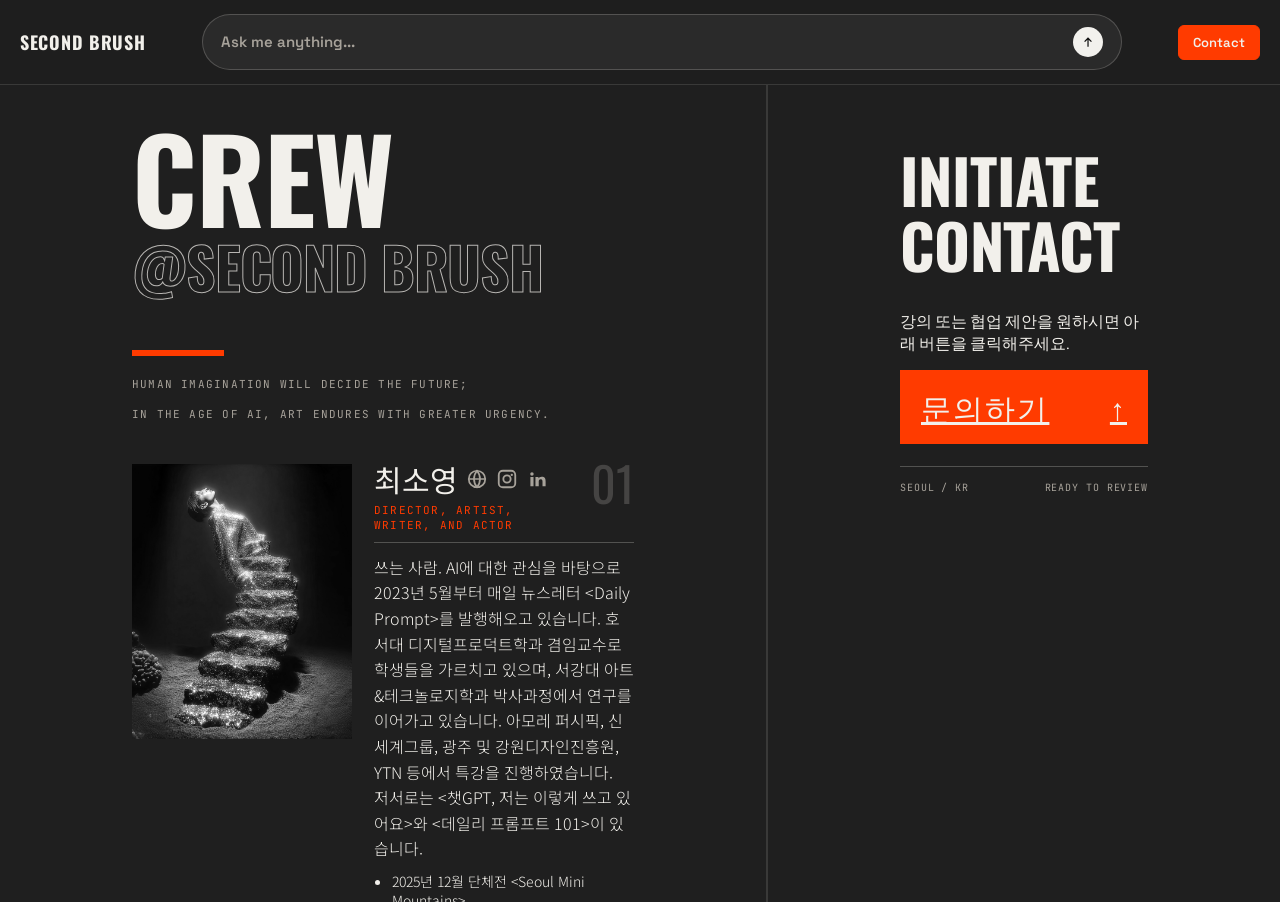
==== contact/index.html @ 232fc06a "Move site files from official web/ to root for GitHub Pages GitHub Pages serves from the repo root, " ====
<!doctype html>
<html lang="ko">
  <head>
    <meta charset="UTF-8" />
    <meta name="viewport" content="width=device-width, initial-scale=1.0" />
    <!-- Google Tag Manager -->
    <script>(function(w,d,s,l,i){w[l]=w[l]||[];w[l].push({'gtm.start':new Date().getTime(),event:'gtm.js'});var f=d.getElementsByTagName(s)[0],j=d.createElement(s),dl=l!='dataLayer'?'&l='+l:'';j.async=true;j.src='https://www.googletagmanager.com/gtm.js?id='+i+dl;f.parentNode.insertBefore(j,f);})(window,document,'script','dataLayer','GTM-KFZ3HS3B');</script>
    <!-- End Google Tag Manager -->
    <meta name="description" content="Second Brush 크루 소개와 강의/협업 문의 안내 페이지." />
    <meta name="robots" content="index,follow" />
    <link rel="canonical" href="https://www.secondbrush.co.kr/contact/" />
    <meta property="og:type" content="website" />
    <meta property="og:site_name" content="Second Brush" />
    <meta property="og:title" content="Second Brush | Contact" />
    <meta property="og:description" content="Second Brush 크루 소개와 강의/협업 문의 안내 페이지." />
    <meta property="og:url" content="https://www.secondbrush.co.kr/contact/" />
    <title>Second Brush</title>
    <link rel="icon" type="image/svg+xml" href="/assets/favicon.svg" />
    <link rel="preconnect" href="https://fonts.googleapis.com" />
    <link rel="preconnect" href="https://fonts.gstatic.com" crossorigin />
    <link
      href="https://fonts.googleapis.com/css2?family=EB+Garamond:ital,wght@0,400;1,400&family=JetBrains+Mono:wght@400&family=Noto+Sans+KR:wght@300;400;500&family=Oswald:wght@500;700&family=Space+Grotesk:wght@600&display=swap"
      rel="stylesheet"
    />
    <link rel="stylesheet" href="/src/style.css" />
  </head>
  <body class="contact-page">
    <!-- Google Tag Manager (noscript) -->
    <noscript><iframe src="https://www.googletagmanager.com/ns.html?id=GTM-KFZ3HS3B" height="0" width="0" style="display:none;visibility:hidden"></iframe></noscript>
    <!-- End Google Tag Manager (noscript) -->
    <header class="site-header">
      <a class="brand brand-glitch" href="/home/">
        <span class="glitch-text" data-text="SECOND BRUSH">SECOND BRUSH</span>
      </a>

      <a class="ask-bar" href="#" aria-label="Open ask assistant" data-track-event="cta_click" data-track-label="header_ask_bar">
        <span class="ask-bar-text">Ask me anything...</span>
        <span class="ask-send" aria-hidden="true">
          <svg viewBox="0 0 20 20" focusable="false" aria-hidden="true">
            <path d="m10 4.8 4.3 4.3-.95.95-2.65-2.65v7.75H9.35V7.4L6.7 10.05l-.95-.95z" />
          </svg>
        </span>
      </a>

      <nav class="header-actions" aria-label="Primary links">
        <a href="/contact/" class="contact-link is-active" data-track-event="cta_click" data-track-label="header_contact">Contact</a>
      </nav>
    </header>

    <main class="contact-editorial contact-editorial-modern">
      <section class="contact-left">
        <div class="contact-left-inner">
          <div class="contact-left-intro">
            <h1 class="contact-manifest-title">
              CREW<br /><span>@SECOND BRUSH</span>
            </h1>
            <div class="contact-rule"></div>
            <p class="eyebrow">Human imagination will decide the future;<br />in the age of AI, art endures with greater urgency.</p>
          </div>

          <article class="crew-card">
            <div class="crew-row">
              <div class="portrait-wrap">
                <img src="/assets/images/crew/soyoung.png" alt="최소영 portrait" />
              </div>
              <div class="crew-meta">
                <div class="crew-head">
                  <div>
                    <div class="crew-name-line">
                      <h3>최소영</h3>
                      <a href="https://www.threads.com/@dailyprompt_" target="_blank" rel="noreferrer noopener" aria-label="최소영 대표 링크" data-track-event="cta_click" data-track-label="crew01_name_link" class="social-icon">
                        <svg class="icon-stroke" viewBox="0 0 24 24" aria-hidden="true">
                          <circle cx="12" cy="12" r="9"></circle>
                          <path d="M3 12h18"></path>
                          <path d="M12 3a14 14 0 0 1 0 18"></path>
                          <path d="M12 3a14 14 0 0 0 0 18"></path>
                        </svg>
                      </a>
                      <a href="https://www.instagram.com/dailyprompt_/" target="_blank" rel="noreferrer noopener" aria-label="최소영 Instagram" data-track-event="cta_click" data-track-label="crew01_instagram" class="social-icon">
                        <svg viewBox="0 0 24 24" aria-hidden="true"><path d="M7.5 2h9A5.5 5.5 0 0 1 22 7.5v9a5.5 5.5 0 0 1-5.5 5.5h-9A5.5 5.5 0 0 1 2 16.5v-9A5.5 5.5 0 0 1 7.5 2Zm0 2A3.5 3.5 0 0 0 4 7.5v9A3.5 3.5 0 0 0 7.5 20h9a3.5 3.5 0 0 0 3.5-3.5v-9A3.5 3.5 0 0 0 16.5 4h-9Zm4.5 3a5 5 0 1 1 0 10 5 5 0 0 1 0-10Zm0 2a3 3 0 1 0 0 6 3 3 0 0 0 0-6Zm5.25-2.75a1.25 1.25 0 1 1 0 2.5 1.25 1.25 0 0 1 0-2.5Z"/></svg>
                      </a>
                      <a href="https://www.linkedin.com/feed/" target="_blank" rel="noreferrer noopener" aria-label="최소영 LinkedIn" data-track-event="cta_click" data-track-label="crew01_linkedin" class="social-icon">
                        <svg viewBox="0 0 24 24" aria-hidden="true"><path d="M6.5 8.4A1.9 1.9 0 1 1 6.5 4.6a1.9 1.9 0 0 1 0 3.8ZM4.8 9.9h3.4V20H4.8V9.9Zm5.5 0h3.3v1.4h.1c.5-.9 1.6-1.7 3.4-1.7 3.6 0 4.3 2.2 4.3 5.2V20H18v-4.7c0-1.3 0-3-1.9-3s-2.2 1.4-2.2 2.9V20h-3.6V9.9Z"/></svg>
                      </a>
                    </div>
                    <p class="crew-role">Director, Artist, Writer, and Actor</p>
                  </div>
                  <span class="crew-no">01</span>
                </div>
                <p class="crew-bio">
                  쓰는 사람. AI에 대한 관심을 바탕으로 2023년 5월부터 매일 뉴스레터 &lt;Daily Prompt&gt;를 발행해오고 있습니다. 호서대 디지털프로덕트학과 겸임교수로 학생들을 가르치고 있으며, 서강대 아트&amp;테크놀로지학과 박사과정에서 연구를 이어가고 있습니다. 아모레 퍼시픽, 신세계그룹, 광주 및 강원디자인진흥원, YTN 등에서 특강을 진행하였습니다.<br />저서로는 &lt;챗GPT, 저는 이렇게 쓰고 있어요&gt;와 &lt;데일리 프롬프트 101&gt;이 있습니다.
                </p>
                <ul class="crew-books">
                  <li>2025년 12월 단체전 &lt;Seoul Mini Mountains&gt;</li>
                  <li>2025년 11월 개인전 &lt;낮게 흐르는 물&gt;</li>
                  <li>2023년 9월 제 10회 광주디자인비엔날레 &lt;디자인 비엔날레의 시작: 무한한 지평선을 향하여&gt; 공동 작업</li>
                  <li>2023년 3월 국내 최초 ‘AI vs 인간’ &lt;Here WE ARE&gt; 전시 총괄 및 참여작가</li>
                </ul>
                <div class="crew-tags">
                  <span>Daily Prompt</span>
                  <span>Lecturer</span>
                  <span class="is-accent">Research</span>
                </div>
              </div>
            </div>
          </article>

          <article class="crew-card">
            <div class="crew-row">
              <div class="portrait-wrap">
                <img src="/assets/images/crew/jaehong.png" alt="안재홍 portrait" />
              </div>
              <div class="crew-meta">
                <div class="crew-head">
                  <div>
                    <div class="crew-name-line">
                      <h3>안재홍</h3>
                      <a href="https://www.instagram.com/jae_hong__an" target="_blank" rel="noreferrer noopener" aria-label="안재홍 대표 링크" data-track-event="cta_click" data-track-label="crew02_name_link" class="social-icon">
                        <svg viewBox="0 0 24 24" aria-hidden="true"><path d="M7.5 2h9A5.5 5.5 0 0 1 22 7.5v9a5.5 5.5 0 0 1-5.5 5.5h-9A5.5 5.5 0 0 1 2 16.5v-9A5.5 5.5 0 0 1 7.5 2Zm0 2A3.5 3.5 0 0 0 4 7.5v9A3.5 3.5 0 0 0 7.5 20h9a3.5 3.5 0 0 0 3.5-3.5v-9A3.5 3.5 0 0 0 16.5 4h-9Zm4.5 3a5 5 0 1 1 0 10 5 5 0 0 1 0-10Zm0 2a3 3 0 1 0 0 6 3 3 0 0 0 0-6Zm5.25-2.75a1.25 1.25 0 1 1 0 2.5 1.25 1.25 0 0 1 0-2.5Z"/></svg>
                      </a>
                    </div>
                    <p class="crew-role">Media Artist</p>
                  </div>
                  <span class="crew-no">02</span>
                </div>
                <p class="crew-bio">
                  만드는 사람. 생성형 AI 기반 시네마틱 실험을 중심으로 전시, 영상 제작, 강의와 연구를 병행하는 미디어 아티스트입니다. 서강대 아트&amp;테크놀로지학과 박사과정에서 연구를 이어가며, 한경국립대 출강과 함께 이미지·영상 생성 워크숍을 진행하고 있습니다. 공공 전시와 방송, 공연 영상까지 작업 범위를 넓혀왔고, 저서로는 &lt;AI 원더랜드&gt;와 &lt;AI 영상×미드저니·런웨이·소라·클링·하이루오&gt;가 있습니다.
                </p>
                <ul class="crew-books">
                  <li>2025년 10월 개인전 &lt;WE WERE HERE&gt;</li>
                  <li>2025년 9월 Runway AI 단편영화 공모전 ‘Gen 48: Aleph edition, People’s Choice Honoree’ 수상</li>
                  <li>2024년 9월 뉴욕 타임스퀘어 ‘Light Visions’ 아나몰픽 영상 전시</li>
                  <li>2023년 12월 서울라이트 광화문 2023 참여 작가 &lt;A Hundred Possibilites&gt; &amp; &lt;VENECITE&gt;</li>
                  <li>2023년 12월 뮤지컬 &lt;대장장이 척&gt; 무대 영상 제작</li>
                  <li>2023년 9월 제 10회 광주디자인비엔날레 참여작가 &lt;디자인비엔날레의 시작: 무한한 지평선을 향하여&gt;</li>
                  <li>2023년 7월 KBS 2TV 9층시사국 &lt;인공지능,예술을넘보다&gt; 출연 및 생성 AI 영상제작</li>
                  <li>2023년 3월 국내 최초 ‘AI vs 인간’ 단체전 &lt;Here WE ARE&gt; 전시기획 및 참여작가</li>
                </ul>
                <div class="crew-tags">
                  <span>Media Art</span>
                  <span>Exhibition</span>
                  <span class="is-accent">AI Cinema</span>
                </div>
              </div>
            </div>
          </article>

          <article class="crew-card">
            <div class="crew-row">
              <div class="portrait-wrap">
                <img src="/assets/images/crew/junghyun.png" alt="손정현 portrait" />
              </div>
              <div class="crew-meta">
                <div class="crew-head">
                  <div>
                    <div class="crew-name-line">
                      <h3>손정현</h3>
                      <a href="https://sohnjunghyun.com/home" target="_blank" rel="noreferrer noopener" aria-label="손정현 대표 링크" data-track-event="cta_click" data-track-label="crew03_name_link" class="social-icon">
                        <svg class="icon-stroke" viewBox="0 0 24 24" aria-hidden="true">
                          <circle cx="12" cy="12" r="9"></circle>
                          <path d="M3 12h18"></path>
                          <path d="M12 3a14 14 0 0 1 0 18"></path>
                          <path d="M12 3a14 14 0 0 0 0 18"></path>
                        </svg>
                      </a>
                      <a href="https://www.instagram.com/sohnjunghyun/" target="_blank" rel="noreferrer noopener" aria-label="손정현 Instagram" data-track-event="cta_click" data-track-label="crew03_instagram" class="social-icon">
                        <svg viewBox="0 0 24 24" aria-hidden="true"><path d="M7.5 2h9A5.5 5.5 0 0 1 22 7.5v9a5.5 5.5 0 0 1-5.5 5.5h-9A5.5 5.5 0 0 1 2 16.5v-9A5.5 5.5 0 0 1 7.5 2Zm0 2A3.5 3.5 0 0 0 4 7.5v9A3.5 3.5 0 0 0 7.5 20h9a3.5 3.5 0 0 0 3.5-3.5v-9A3.5 3.5 0 0 0 16.5 4h-9Zm4.5 3a5 5 0 1 1 0 10 5 5 0 0 1 0-10Zm0 2a3 3 0 1 0 0 6 3 3 0 0 0 0-6Zm5.25-2.75a1.25 1.25 0 1 1 0 2.5 1.25 1.25 0 0 1 0-2.5Z"/></svg>
                      </a>
                    </div>
                    <p class="crew-role">DESIGNER of OAOO &amp; DIRECTOR of Baecheob</p>
                  </div>
                  <span class="crew-no">03</span>
                </div>
                <p class="crew-bio">
                  지키는 사람. 브랜드의 정체성을 물성과 감각으로 번역하는 작업을 이어가고 있습니다. 홍익대 국제디자인전문대학원 디자인경영 석사 과정을 바탕으로 아이덴티티, 캠페인, 패키지까지 연결된 시각 체계를 설계하며 서울을 기반으로 다양한 브랜드 프로젝트를 진행하고 있습니다.
                </p>
                <ul class="crew-books">
                  <li>2025년 표구용 비단을 활용한 주류 포장 가방 개발, 서울</li>
                  <li>2024년 Pelican Works 프로젝트 아이덴티티, 서울</li>
                  <li>2024년 Surfff 여름 캠페인 2024, 서울</li>
                  <li>2024년 Cafe'in24 기업 아이덴티티, 서울</li>
                  <li>2023년 LONG LABEL 워크북 다이어리 2024, 서울</li>
                  <li>2023년 허블룸 브랜드 비주얼 아이덴티티, 서울</li>
                  <li>2023년 TIFFF 브랜드 매니지먼트, 서울</li>
                </ul>
                <div class="crew-tags">
                  <span>Baecheob</span>
                  <span>Identity</span>
                  <span class="is-accent">Material Craft</span>
                </div>
              </div>
            </div>
          </article>
        </div>
      </section>

      <section class="contact-right">
        <div class="contact-right-inner contact-panel">
          <h2 class="contact-side-title">INITIATE<br />CONTACT</h2>

          <p class="contact-guide">
  강의 또는 협업 제안을 원하시면 아래 버튼을 클릭해주세요.
</p>

<a
  class="contact-submit"
  href="https://iamarancia.notion.site/1a06ec0e5cd2808f8db0ca2d5a79ece3?pvs=105"
  target="_blank"
  rel="noreferrer noopener"
  data-track-event="inquiry_click"
  data-track-label="contact_transmit">
  <span>문의하기</span>
  <span aria-hidden="true">↑</span>
</a>

          <div class="contact-foot-meta">
            <span>SEOUL / KR</span>
            <span>READY TO REVIEW</span>
          </div>
        </div>
      </section>
    </main>

    <script src="/src/site.js"></script>
  </body>
</html>
---- src/style.css ----
:root {
  --color-primary: #ff3b00;
  --color-bg: #1f1f1f;
  --color-surface: #2a2a2a;
  --color-ink: #f2f0eb;
  --color-muted: #a7a29a;
  --color-inverse: #f2f0eb;
  --radius-pill: 999px;
  --radius-soft: 6px;
}

* {
  box-sizing: border-box;
}

html,
body {
  margin: 0;
  padding: 0;
  background: var(--color-bg);
  color: var(--color-ink);
}

body {
  font-family: "EB Garamond", serif;
  line-height: 1.35;
}

.site-header {
  position: sticky;
  top: 0;
  z-index: 30;
  display: grid;
  grid-template-columns: auto 1fr auto;
  align-items: center;
  gap: 16px;
  padding: 14px 20px;
  background: rgba(31, 31, 31, 0.95);
  backdrop-filter: blur(6px);
}

.brand {
  color: var(--color-ink);
  text-decoration: none;
  font-family: "Oswald", sans-serif;
  font-weight: 700;
  font-size: 18px;
  letter-spacing: 0.04em;
  text-transform: uppercase;
  white-space: nowrap;
}

.brand-glitch {
  position: relative;
  isolation: isolate;
}

.brand-glitch .glitch-text {
  position: relative;
  display: inline-block;
}

.brand-glitch .glitch-text::before,
.brand-glitch .glitch-text::after {
  content: attr(data-text);
  position: absolute;
  inset: 0;
  pointer-events: none;
  opacity: 0;
}

.brand-glitch .glitch-text::before {
  color: rgba(255, 72, 72, 0.72);
}

.brand-glitch .glitch-text::after {
  color: rgba(120, 224, 255, 0.72);
}

.brand-glitch::after {
  content: "";
  position: absolute;
  inset: -1px 0;
  pointer-events: none;
  opacity: 0;
  background:
    repeating-linear-gradient(0deg, rgba(242, 240, 235, 0.08) 0 1px, transparent 1px 3px),
    linear-gradient(90deg, transparent 0%, rgba(242, 240, 235, 0.18) 48%, transparent 100%);
  mix-blend-mode: screen;
}

.brand-glitch:hover .glitch-text::before,
.brand-glitch:focus-visible .glitch-text::before {
  animation: glitch-rgb-a 600ms steps(2, end) 1;
}

.brand-glitch:hover .glitch-text::after,
.brand-glitch:focus-visible .glitch-text::after {
  animation: glitch-rgb-b 600ms steps(2, end) 1;
}

.brand-glitch:hover::after,
.brand-glitch:focus-visible::after {
  animation: glitch-noise 650ms steps(2, end) 1;
}

@keyframes glitch-rgb-a {
  0%, 87%, 100% {
    opacity: 0;
    transform: translate(0, 0);
    clip-path: inset(0 0 0 0);
    filter: blur(0);
  }
  89% {
    opacity: 0.55;
    transform: translate(-1px, 0);
    clip-path: inset(6% 0 64% 0);
  }
  91% {
    opacity: 0.45;
    transform: translate(1px, -0.2px);
    clip-path: inset(36% 0 36% 0);
    filter: blur(0.3px);
  }
  93% {
    opacity: 0.6;
    transform: translate(-1.4px, 0.2px);
    clip-path: inset(70% 0 8% 0);
    filter: blur(0);
  }
}

@keyframes glitch-rgb-b {
  0%, 88%, 100% {
    opacity: 0;
    transform: translate(0, 0);
    clip-path: inset(0 0 0 0);
    filter: blur(0);
  }
  90% {
    opacity: 0.55;
    transform: translate(1px, 0);
    clip-path: inset(18% 0 52% 0);
  }
  92% {
    opacity: 0.5;
    transform: translate(-0.8px, 0.1px);
    clip-path: inset(46% 0 22% 0);
    filter: blur(0.25px);
  }
  94% {
    opacity: 0.45;
    transform: translate(1.5px, -0.1px);
    clip-path: inset(74% 0 6% 0);
    filter: blur(0);
  }
}

@keyframes glitch-noise {
  0%, 100% {
    opacity: 0;
    transform: translateX(0);
  }
  16% {
    opacity: 0.24;
    transform: translateX(-1.2px);
  }
  30% {
    opacity: 0.08;
    transform: translateX(1px);
  }
  52% {
    opacity: 0.2;
    transform: translateX(-0.5px);
  }
  76% {
    opacity: 0.14;
    transform: translateX(0.8px);
  }
}

@media (prefers-reduced-motion: reduce) {
  .brand-glitch .glitch-text::before,
  .brand-glitch .glitch-text::after,
  .brand-glitch::after {
    animation: none;
    opacity: 0;
  }
}

.ask-bar {
  width: min(920px, 100%);
  justify-self: center;
  display: flex;
  align-items: center;
  justify-content: space-between;
  gap: 14px;
  border: 1px solid rgba(242, 240, 235, 0.2);
  background: var(--color-surface);
  color: var(--color-muted);
  text-decoration: none;
  text-align: left;
  padding: 12px 18px;
  border-radius: var(--radius-pill);
  font-family: "Space Grotesk", sans-serif;
  font-weight: 600;
  font-size: 15px;
  cursor: pointer;
}

.ask-bar:hover,
.ask-bar:focus-visible {
  border-color: rgba(242, 240, 235, 0.5);
  outline: none;
}

.ask-bar-text {
  min-width: 0;
  overflow: hidden;
  text-overflow: ellipsis;
  white-space: nowrap;
}

.ask-send {
  position: relative;
  width: 30px;
  height: 30px;
  flex: 0 0 30px;
  display: inline-flex;
  align-items: center;
  justify-content: center;
  border-radius: 999px;
  background: #f2f1ed;
  color: #0f0f0f;
  transition: transform 140ms ease, background-color 140ms ease;
}

.ask-send svg {
  width: 18px;
  height: 18px;
  fill: currentColor;
}

.ask-bar:hover .ask-send,
.ask-bar:focus-visible .ask-send {
  transform: translateY(-1px);
  background: #f7f6f2;
}

.ask-modal {
  position: fixed;
  inset: 0;
  z-index: 120;
  display: none;
  align-items: center;
  justify-content: center;
  padding: 20px;
}

.ask-modal.is-open {
  display: flex;
}

.ask-modal-backdrop {
  position: absolute;
  inset: 0;
  background: rgba(8, 8, 8, 0.64);
  backdrop-filter: blur(3px);
}

.ask-modal-panel {
  position: relative;
  width: min(760px, 100%);
  min-height: min(72vh, 620px);
  max-height: min(80vh, 760px);
  border: 1px solid #cfcfc9;
  background: #f2f1ed;
  color: #0f0f0f;
  display: grid;
  grid-template-rows: auto 1fr auto;
  overflow: hidden;
  border-radius: 18px;
  box-shadow: 0 16px 46px rgba(0, 0, 0, 0.4);
}

.ask-modal-header {
  display: flex;
  align-items: center;
  justify-content: space-between;
  padding: 12px 14px;
  border-bottom: 1px solid #d8d7d1;
}

.ask-agent {
  display: flex;
  align-items: center;
  gap: 10px;
}

.ask-agent-avatar {
  width: 28px;
  height: 28px;
  border-radius: 50%;
  object-fit: cover;
  border: 1px solid rgba(15, 15, 15, 0.14);
}

.ask-modal-title {
  margin: 0;
  font-family: "Space Grotesk", sans-serif;
  font-size: 15px;
  letter-spacing: 0.02em;
  color: #141414;
}

.ask-modal-close {
  border: 0;
  background: transparent;
  color: #5f5f5f;
  font-family: "JetBrains Mono", monospace;
  font-size: 12px;
  cursor: pointer;
}

.ask-modal-close:hover,
.ask-modal-close:focus-visible {
  color: var(--color-primary);
  outline: none;
}

.ask-chat-log {
  overflow: auto;
  padding: 16px 16px 18px;
  display: flex;
  flex-direction: column;
  gap: 12px;
  background: #f7f6f2;
  min-height: 0;
}

.chat-msg {
  width: fit-content;
  max-width: min(88%, 560px);
  padding: 11px 13px;
  border: 1px solid #cfcfc9;
  background: #e7e6e1;
  font-size: 13.5px;
  line-height: 1.5;
  font-family: "Noto Sans KR", sans-serif;
  font-weight: 400;
  white-space: pre-line;
  border-radius: 14px;
  color: #0f0f0f;
}

.chat-msg.user {
  align-self: flex-end;
  background: var(--color-primary);
  color: var(--color-inverse);
  border-color: var(--color-primary);
  border-bottom-right-radius: 6px;
}

.chat-msg.assistant {
  align-self: flex-start;
  background: #e2e1dc;
  border-bottom-left-radius: 6px;
  max-width: 50%;
}

.chat-msg strong {
  font-family: "Space Grotesk", sans-serif;
  font-size: 14px;
}

.chat-name {
  display: inline-block;
  margin-bottom: 0;
  color: #414141;
  font-family: "JetBrains Mono", monospace;
  font-size: 11px;
  letter-spacing: 0.03em;
}

.chat-head {
  display: inline-flex;
  align-items: center;
  gap: 8px;
  margin-bottom: 6px;
}

.chat-avatar {
  width: 20px;
  height: 20px;
  border-radius: 50%;
  object-fit: cover;
  border: 1px solid rgba(15, 15, 15, 0.14);
}

.chat-inline-actions {
  display: flex;
  flex-wrap: wrap;
  gap: 8px;
  margin-top: 10px;
}

.chat-inline-actions button {
  border: 1px solid var(--color-primary);
  background: var(--color-primary);
  color: var(--color-inverse);
  padding: 7px 11px;
  font-family: "Space Grotesk", sans-serif;
  font-size: 12px;
  border-radius: 999px;
  cursor: pointer;
  transition: background-color 140ms ease, color 140ms ease, border-color 140ms ease;
}

.chat-inline-actions button:hover,
.chat-inline-actions button:focus-visible {
  border-color: var(--color-primary);
  background: #f4f3ef;
  color: var(--color-primary);
  outline: none;
}

.chat-inline-link {
  color: var(--color-primary);
  text-decoration: underline;
  text-underline-offset: 2px;
}

.chat-inline-link:hover,
.chat-inline-link:focus-visible {
  color: #d93500;
  outline: none;
}

.ask-quick {
  display: flex;
  flex-wrap: wrap;
  justify-content: flex-end;
  gap: 8px;
  padding: 12px 14px 14px;
  padding-left: max(14px, 50%);
  border-top: 1px solid #d8d7d1;
  background: #eceae4;
}

.ask-quick button {
  width: auto;
  text-align: left;
  border: 1px solid var(--color-primary);
  background: var(--color-primary);
  color: var(--color-inverse);
  padding: 9px 12px;
  font-family: "Space Grotesk", sans-serif;
  font-size: 13px;
  cursor: pointer;
  border-radius: 999px;
  transition: background-color 140ms ease, color 140ms ease, border-color 140ms ease;
}

.ask-quick button:hover,
.ask-quick button:focus-visible {
  border-color: var(--color-primary);
  background: #f6f5f1;
  color: var(--color-primary);
  outline: none;
}

.ask-quick button:disabled {
  opacity: 0.58;
  cursor: default;
}

@media (max-width: 780px) {
  .chat-msg.assistant {
    max-width: 82%;
  }

  .ask-quick {
    padding-left: 14px;
  }
}

.header-actions {
  display: flex;
  align-items: center;
  gap: 12px;
}

.icon-btn {
  width: 22px;
  height: 22px;
  display: grid;
  place-items: center;
  border: 0;
  border-radius: 0;
  background: transparent;
  color: var(--color-muted);
  text-decoration: none;
  cursor: pointer;
  transition: color 140ms ease;
}

.icon-btn svg {
  width: 22px;
  height: 22px;
  fill: currentColor;
}

.icon-btn:hover,
.icon-btn:focus-visible {
  color: var(--color-ink);
}

.layout {
  padding: 14px 20px 40px;
}

.feed {
  display: grid;
  grid-template-columns: repeat(5, minmax(0, 1fr));
  gap: 22px;
  position: relative;
  min-height: 140px;
  align-items: start;
}

.feed-col {
  display: flex;
  flex-direction: column;
  gap: 22px;
  min-width: 0;
}

.feed-loading {
  grid-column: 1 / -1;
  display: inline-flex;
  align-items: center;
  gap: 10px;
  margin: 8px 0 14px;
  padding: 10px 14px;
  font-family: "JetBrains Mono", monospace;
  font-size: 12px;
  letter-spacing: 0.02em;
  color: var(--color-muted);
  background: rgba(255, 255, 255, 0.48);
  border: 1px solid rgba(15, 15, 15, 0.1);
  border-radius: var(--radius-soft);
}

.feed-loading::before {
  content: "";
  width: 14px;
  height: 14px;
  border-radius: 50%;
  border: 2px solid rgba(15, 15, 15, 0.22);
  border-top-color: var(--color-primary);
  animation: feed-spin 0.8s linear infinite;
}

@keyframes feed-spin {
  to {
    transform: rotate(360deg);
  }
}

.card {
  margin: 0;
  background: var(--color-surface);
  border-radius: var(--radius-soft);
  overflow: clip;
  position: relative;
}

.card-enter {
  opacity: 0;
  transform: translateY(26px) scale(0.985);
  transition:
    opacity 540ms ease,
    transform 720ms cubic-bezier(0.2, 1.18, 0.34, 1);
  transition-delay: var(--enter-delay, 0ms);
  will-change: transform, opacity;
}

.card-enter.is-visible {
  opacity: 1;
  transform: translateY(0) scale(1);
}

.card-media-wrap {
  position: relative;
  overflow: hidden;
  background: #2f3134;
}

.card-media-wrap::before {
  content: "";
  position: absolute;
  inset: 0;
  background:
    radial-gradient(120% 90% at 0% 0%, rgba(255, 255, 255, 0.12) 0%, transparent 54%),
    linear-gradient(135deg, #2f3134 0%, #3a3d41 45%, #2a2c2f 100%);
  opacity: 0;
  transition: opacity 240ms ease;
  pointer-events: none;
  z-index: 1;
}

.card-media-wrap::after {
  content: "";
  position: absolute;
  top: 0;
  bottom: 0;
  left: -140%;
  width: 120%;
  background: linear-gradient(
    90deg,
    transparent 0%,
    rgba(255, 255, 255, 0.09) 45%,
    rgba(255, 255, 255, 0.24) 50%,
    rgba(255, 255, 255, 0.09) 55%,
    transparent 100%
  );
  opacity: 0;
  pointer-events: none;
  z-index: 2;
  transition: opacity 240ms ease;
}

.card-media {
  display: block;
  width: 100%;
  height: auto;
  object-fit: cover;
  border-radius: var(--radius-soft);
  opacity: 1;
  filter: blur(0);
  transform: scale(1);
  transition: opacity 300ms ease, filter 420ms ease, transform 420ms ease;
  position: relative;
  z-index: 0;
}

.card-media.video {
  cursor: pointer;
}

.card.is-loading .card-media-wrap::before,
.card.is-soft-fallback .card-media-wrap::before {
  opacity: 1;
}

.card.is-loading .card-media-wrap::after {
  opacity: 1;
  animation: card-shimmer 1.35s linear infinite;
}

.card.is-loading .card-media {
  opacity: 0.42;
  filter: blur(10px) saturate(0.86);
  transform: scale(1.025);
}

.card.is-soft-fallback .card-media {
  opacity: 0;
}

.card.is-loaded .card-media-wrap::before,
.card.is-loaded .card-media-wrap::after {
  opacity: 0;
  animation: none;
}

.card.is-loaded .card-media {
  opacity: 1;
  filter: blur(0);
  transform: scale(1);
}

.card-soft-fallback-label {
  position: absolute;
  left: 12px;
  bottom: 12px;
  z-index: 3;
  font-family: "JetBrains Mono", monospace;
  font-size: 11px;
  color: rgba(242, 240, 235, 0.82);
  letter-spacing: 0.04em;
  text-transform: uppercase;
  opacity: 0;
  transform: translateY(4px);
  transition: opacity 180ms ease, transform 180ms ease;
  pointer-events: none;
}

.card.is-soft-fallback .card-soft-fallback-label {
  opacity: 1;
  transform: translateY(0);
}

@keyframes card-shimmer {
  0% {
    left: -140%;
  }
  100% {
    left: 130%;
  }
}

.card.text-only {
  background: var(--color-primary);
  color: var(--color-inverse);
  min-height: 126px;
  display: grid;
  align-content: end;
}

.card.text-only .card-meta {
  padding-top: 14px;
}

.card-meta {
  position: absolute;
  left: 0;
  right: 0;
  bottom: 0;
  padding: 12px;
  background: linear-gradient(180deg, rgba(15, 15, 15, 0) 0%, rgba(15, 15, 15, 0.78) 100%);
  color: var(--color-inverse);
  opacity: 0;
  transform: translateY(8px);
  transition: opacity 140ms ease, transform 140ms ease;
}

.card:hover .card-meta,
.card:focus-within .card-meta {
  opacity: 1;
  transform: translateY(0);
}

.card-title {
  margin: 0;
  font-family: "Space Grotesk", sans-serif;
  font-weight: 600;
  font-size: 16px;
  line-height: 1.2;
}

.card-type {
  margin: 6px 0 0;
  color: rgba(242, 240, 235, 0.72);
  font-family: "JetBrains Mono", monospace;
  font-size: 11px;
  text-transform: uppercase;
  letter-spacing: 0.08em;
}

.card.text-only .card-type {
  color: rgba(242, 240, 235, 0.76);
}

.card.text-only .card-meta {
  position: static;
  background: transparent;
  opacity: 1;
  transform: none;
}

@media (max-width: 1200px) {
  .feed {
    grid-template-columns: repeat(4, minmax(0, 1fr));
  }
}

@media (max-width: 960px) {
  .feed {
    grid-template-columns: repeat(3, minmax(0, 1fr));
    gap: 18px;
  }

  .feed-col {
    gap: 18px;
  }

  .site-header {
    grid-template-columns: 1fr auto;
    gap: 10px;
  }

  .ask-bar {
    grid-column: 1 / -1;
    width: 100%;
    order: 3;
  }
}

@media (max-width: 640px) {
  .feed {
    grid-template-columns: repeat(2, minmax(0, 1fr));
    gap: 14px;
  }

  .feed-col {
    gap: 14px;
  }

  .layout,
  .site-header {
    padding-left: 14px;
    padding-right: 14px;
  }
}

@media (max-width: 420px) {
  .feed {
    grid-template-columns: 1fr;
  }
}

@media (prefers-reduced-motion: reduce) {
  .card-enter {
    opacity: 1;
    transform: none;
    transition: none;
  }

  .card.is-loading .card-media-wrap::after {
    animation: none;
    opacity: 0;
  }
}

.contact-link {
  color: var(--color-inverse);
  text-decoration: none;
  font-family: "Space Grotesk", sans-serif;
  font-weight: 600;
  font-size: 13px;
  line-height: 1;
  padding: 10px 14px;
  border: 1px solid var(--color-primary);
  background: var(--color-primary);
  border-radius: var(--radius-soft);
  transition: background-color 140ms ease, color 140ms ease, border-color 140ms ease;
}

.contact-link:hover,
.contact-link:focus-visible {
  background: transparent;
  color: var(--color-primary);
  border-color: var(--color-primary);
  outline: none;
}

.contact-link.is-active {
  color: var(--color-inverse);
  background: var(--color-primary);
  border-color: var(--color-primary);
}

.contact-layout {
  max-width: 920px;
  padding: 52px 20px 60px;
  margin: 0 auto;
}

.contact-hero {
  background: var(--color-surface);
  padding: 22px;
}

.contact-kicker {
  margin: 0 0 8px;
  color: var(--color-muted);
  font-family: "JetBrains Mono", monospace;
  font-size: 12px;
  text-transform: uppercase;
  letter-spacing: 0.08em;
}

.contact-hero h1 {
  margin: 0 0 14px;
  font-family: "Oswald", sans-serif;
  font-weight: 700;
  font-size: clamp(34px, 7vw, 74px);
  line-height: 0.95;
}

.contact-hero p {
  margin: 0 0 12px;
  font-size: 22px;
  color: var(--color-ink);
}

.contact-hero p:last-child {
  margin-bottom: 0;
}

.contact-list {
  margin: 18px 0 0;
  padding-left: 18px;
  color: var(--color-muted);
  font-size: 18px;
}

.contact-list li {
  margin-bottom: 8px;
}

.contact-actions {
  display: grid;
  grid-template-columns: 1fr 1fr;
  gap: 12px;
  margin-top: 14px;
}

.cta-btn {
  display: inline-flex;
  justify-content: center;
  align-items: center;
  min-height: 56px;
  padding: 10px 14px;
  text-decoration: none;
  border: 1px solid rgba(242, 240, 235, 0.2);
  background: #222;
  color: var(--color-inverse);
  font-family: "Space Grotesk", sans-serif;
  font-weight: 600;
}

.cta-btn.primary {
  background: var(--color-primary);
  border-color: transparent;
}

@media (max-width: 640px) {
  .contact-actions {
    grid-template-columns: 1fr;
  }
}

.card-link {
  cursor: pointer;
}

.card-link:focus-visible {
  outline: 2px solid var(--color-primary);
  outline-offset: -2px;
}

@media (max-width: 960px) {
  .header-actions {
    justify-self: end;
  }
}

/* Contact editorial layout (stitch-like) */
.contact-editorial {
  min-height: calc(100vh - 76px);
  display: grid;
  grid-template-columns: 1fr 1fr;
  border-top: 1px solid rgba(242, 240, 235, 0.12);
  height: calc(100vh - 76px);
  overflow: hidden;
}

.contact-left,
.contact-right {
  padding: 32px 132px;
  height: 100%;
}

.contact-left {
  border-right: 1px solid rgba(242, 240, 235, 0.12);
  overflow-y: auto;
  -ms-overflow-style: none;
  scrollbar-width: none;
}

.contact-left::-webkit-scrollbar {
  width: 0;
  height: 0;
}

.contact-left-inner,
.contact-right-inner {
  max-width: 620px;
  margin: 0 auto;
}

.contact-right {
  overflow: hidden;
}

.contact-right-inner {
  position: sticky;
  top: 18px;
}

.founder-block {
  margin-bottom: 56px;
}

.crew-row {
  display: grid;
  grid-template-columns: minmax(180px, 280px) 1fr;
  gap: 16px;
  align-items: start;
}

.eyebrow {
  margin: 0 0 12px;
  font-family: "JetBrains Mono", monospace;
  font-size: 11px;
  letter-spacing: 0.11em;
  color: var(--color-muted);
  text-transform: uppercase;
}

.portrait-wrap {
  width: 100%;
  aspect-ratio: 4 / 5;
  overflow: hidden;
  margin-bottom: 16px;
  background: #161616;
}

.portrait-wrap img {
  width: 100%;
  height: 100%;
  object-fit: cover;
  filter: grayscale(1) contrast(1.15);
}

.founder-copy {
  margin: 0;
  font-size: clamp(15px, 1.5vw, 22px);
  line-height: 1.2;
  color: var(--color-ink);
}

.crew-meta h3 {
  margin: 0 0 8px;
  font-family: "Space Grotesk", sans-serif;
  font-size: 30px;
  line-height: 1;
}

.crew-meta p {
  margin: 0 0 4px;
  font-size: 17px;
  color: var(--color-ink);
}

.social-row {
  display: flex;
  gap: 10px;
  margin: 10px 0 12px;
}

.social-icon {
  width: 22px;
  height: 22px;
  display: inline-flex;
  align-items: center;
  justify-content: center;
  color: var(--color-muted);
  text-decoration: none;
}

.social-icon svg {
  width: 22px;
  height: 22px;
  fill: currentColor;
}

.social-icon svg.icon-stroke {
  fill: none;
  stroke: currentColor;
  stroke-width: 1.9;
  stroke-linecap: round;
  stroke-linejoin: round;
}

.social-icon:hover,
.social-icon:focus-visible {
  color: var(--color-primary);
  outline: none;
}

.crew-books-title {
  margin-top: 6px;
  font-family: "JetBrains Mono", monospace;
  font-size: 11px;
  letter-spacing: 0.1em;
  text-transform: uppercase;
  color: var(--color-muted);
}

.crew-books {
  margin: 6px 0 0;
  padding-left: 18px;
  font-size: 15px;
  color: var(--color-ink);
}

.crew-books li {
  margin-bottom: 4px;
}

.email-hero {
  display: inline-block;
  margin: 8px 0 16px;
  text-decoration: none;
  color: var(--color-ink);
  font-family: "Space Grotesk", sans-serif;
  font-weight: 600;
  font-size: clamp(42px, 5vw, 88px);
  line-height: 0.94;
  letter-spacing: -0.03em;
}

.email-hero:hover,
.email-hero:focus-visible {
  color: var(--color-primary);
  outline: none;
}

.contact-intro {
  margin: 0 0 26px;
  font-size: 22px;
  color: var(--color-muted);
}

.contact-form {
  margin-top: 20px;
  display: grid;
  gap: 10px;
}

.contact-form input,
.contact-form textarea {
  width: 100%;
  background: transparent;
  color: var(--color-ink);
  border: 0;
  border-bottom: 1px solid rgba(242, 240, 235, 0.3);
  padding: 10px 2px;
  font-family: "JetBrains Mono", monospace;
  font-size: 13px;
  letter-spacing: 0.06em;
  text-transform: uppercase;
}

.contact-form textarea {
  resize: vertical;
  min-height: 44px;
}

.contact-map {
  position: relative;
  height: 260px;
  border-top: 1px solid rgba(242, 240, 235, 0.12);
  overflow: hidden;
}

.contact-map img {
  width: 100%;
  height: 100%;
  object-fit: cover;
  filter: grayscale(1) contrast(1.2);
}

.contact-map span {
  position: absolute;
  left: 16px;
  bottom: 16px;
  background: rgba(31, 31, 31, 0.9);
  border: 1px solid rgba(242, 240, 235, 0.18);
  color: var(--color-ink);
  font-family: "JetBrains Mono", monospace;
  font-size: 10px;
  text-transform: uppercase;
  letter-spacing: 0.1em;
  padding: 8px 10px;
}

@media (max-width: 980px) {
  .contact-editorial {
    grid-template-columns: 1fr;
    height: auto;
    overflow: visible;
  }

  .contact-left {
    border-right: 0;
    border-bottom: 1px solid rgba(242, 240, 235, 0.12);
    overflow: visible;
    height: auto;
  }

  .contact-right {
    height: auto;
    overflow: visible;
  }

  .contact-right-inner {
    position: static;
  }

  .portrait-wrap {
    width: 100%;
  }

  .crew-row {
    grid-template-columns: 1fr;
  }
}

@media (max-width: 640px) {
  .contact-left,
  .contact-right {
    padding-left: 14px;
    padding-right: 14px;
  }
}

/* Contact page layout-only override */
.contact-page .contact-editorial {
  grid-template-columns: 60% 40%;
  min-height: calc(100vh - 82px);
  height: calc(100vh - 82px);
}

.contact-page .contact-left {
  border-right-width: 2px;
}

.contact-page .contact-left-inner {
  max-width: 100%;
}

.contact-page .founder-block {
  padding-bottom: 28px;
  border-bottom: 1px solid rgba(242, 240, 235, 0.12);
}

.contact-page .founder-block:last-child {
  border-bottom: 0;
}

.contact-page .crew-row {
  grid-template-columns: 220px 1fr;
  gap: 18px;
}

.contact-page .portrait-wrap {
  margin-bottom: 0;
}

.contact-page .crew-meta h3 {
  text-transform: none;
  font-size: 26px;
}

.contact-page .crew-meta p:not(.crew-role) {
  font-size: 16px;
}

.contact-page .crew-books {
  font-size: 14px;
  font-family: "Noto Sans KR", sans-serif;
  font-weight: 300;
}

.contact-page .contact-right-inner {
  top: 30px;
}

.contact-page .contact-side-title {
  margin: 0 0 8px;
  font-family: "Oswald", sans-serif;
  font-size: clamp(30px, 4.2vw, 56px);
  line-height: 0.92;
  letter-spacing: 0;
}

.contact-page .email-hero {
  font-family: "Space Grotesk", sans-serif;
  font-size: clamp(26px, 3.2vw, 46px);
}

.contact-page .contact-intro {
  border-left: 2px solid currentColor;
  padding-left: 12px;
}

@media (max-width: 980px) {
  .contact-page .contact-editorial {
    grid-template-columns: 1fr;
    height: auto;
  }

  .contact-page .crew-row {
    grid-template-columns: 1fr;
  }
}

/* Contact page: PRD-inspired layout with existing dark design tokens */
.contact-page .contact-editorial-modern {
  grid-template-columns: 60% 40%;
}

.contact-page .contact-left-intro {
  margin-bottom: 34px;
}

.contact-page .contact-manifest-title {
  margin: 0;
  font-family: "Oswald", sans-serif;
  font-size: clamp(56px, 9vw, 116px);
  line-height: 1.03;
  letter-spacing: -0.01em;
}

.contact-page .contact-manifest-title span {
  display: block;
  font-size: 0.5em;
  line-height: 1.05;
  color: transparent;
  -webkit-text-stroke: 1px rgba(242, 240, 235, 0.72);
}

.contact-page .contact-rule {
  width: 92px;
  height: 6px;
  background: var(--color-primary);
  margin: 54px 0 14px;
}

.contact-page .contact-left-intro .eyebrow {
  line-height: 2.7;
}

.contact-page .crew-card {
  border-bottom: 1px solid rgba(242, 240, 235, 0.12);
  padding-bottom: 52px;
  margin-bottom: 52px;
}

.contact-page .crew-card:last-child {
  border-bottom: 0;
  margin-bottom: 0;
}

.contact-page .crew-row {
  grid-template-columns: 220px 1fr;
  gap: 22px;
}

.contact-page .portrait-wrap {
  margin-bottom: 0;
}

.contact-page .crew-head {
  display: flex;
  justify-content: space-between;
  align-items: flex-start;
  border-bottom: 1px solid rgba(242, 240, 235, 0.24);
  margin-bottom: 12px;
  padding-bottom: 9px;
  gap: 12px;
}

.contact-page .crew-meta h3 {
  margin: 0;
  font-size: 30px;
  line-height: 1;
  font-family: "Noto Sans KR", sans-serif;
  font-weight: 400;
}

.contact-page .crew-name-line {
  display: inline-flex;
  align-items: center;
  gap: 8px;
}

.contact-page .crew-meta p.crew-role {
  margin: 6px 0 0;
  color: var(--color-primary);
  font-family: "JetBrains Mono", monospace;
  font-size: 11px;
  letter-spacing: 0.11em;
  text-transform: uppercase;
}

.contact-page .crew-no {
  font-family: "Oswald", sans-serif;
  font-size: 48px;
  line-height: 0.8;
  color: rgba(242, 240, 235, 0.18);
}

.contact-page .crew-bio {
  margin: 0 0 10px;
  font-size: 18px;
  line-height: 1.6;
  font-family: "Noto Sans KR", sans-serif;
  font-weight: 300;
  color: var(--color-ink);
}

.contact-page .crew-tags {
  margin-top: 12px;
  display: flex;
  flex-wrap: wrap;
  gap: 7px;
}

.contact-page .crew-tags span {
  border: 1px solid rgba(242, 240, 235, 0.34);
  padding: 4px 8px;
  font-family: "JetBrains Mono", monospace;
  font-size: 10px;
  letter-spacing: 0.09em;
  text-transform: uppercase;
}

.contact-page .crew-tags .is-accent {
  border-color: var(--color-primary);
  background: var(--color-primary);
  color: var(--color-inverse);
}

.contact-page .contact-panel {
  max-width: 540px;
}

.contact-page .contact-side-title {
  font-size: clamp(38px, 4.8vw, 72px);
  line-height: 1.06;
  letter-spacing: -0.01em;
  margin-left: 0;
  margin-bottom: 34px;
}

.contact-page .contact-intro {
  margin-top: 6px;
  border-left: 0;
  padding-left: 0;
  font-size: 16px;
}

.contact-page .contact-form-modern {
  margin-top: 18px;
  gap: 16px;
}

.contact-page .contact-form-modern input,
.contact-page .contact-form-modern textarea {
  padding: 12px 2px;
  border-bottom: 1px solid rgba(242, 240, 235, 0.25);
  font-family: "Space Grotesk", sans-serif;
  font-size: 20px;
  letter-spacing: 0.02em;
  text-transform: none;
}

.contact-page .contact-form-modern textarea {
  min-height: 70px;
}

.contact-page .contact-submit {
  margin-top: 8px;
  height: 74px;
  border: 1px solid var(--color-primary);
  background: var(--color-primary);
  color: var(--color-inverse);
  display: flex;
  align-items: center;
  justify-content: space-between;
  padding: 0 20px;
  font-family: "Oswald", sans-serif;
  font-size: 30px;
  letter-spacing: 0.07em;
  cursor: pointer;
  transition: background-color 140ms ease, border-color 140ms ease;
}

.contact-page .contact-submit:hover,
.contact-page .contact-submit:focus-visible {
  background: #0f0f0f;
  border-color: #0f0f0f;
  outline: none;
}

.contact-page .contact-foot-meta {
  margin-top: 22px;
  padding-top: 14px;
  border-top: 1px solid rgba(242, 240, 235, 0.24);
  display: flex;
  justify-content: space-between;
  font-family: "JetBrains Mono", monospace;
  font-size: 10px;
  letter-spacing: 0.09em;
  text-transform: uppercase;
  color: var(--color-muted);
}

@media (max-width: 980px) {
  .contact-page .contact-editorial-modern {
    grid-template-columns: 1fr;
    height: auto;
  }

  .contact-page .crew-row {
    grid-template-columns: 1fr;
    gap: 14px;
  }

  .contact-page .contact-form-modern input,
  .contact-page .contact-form-modern textarea {
    font-size: 17px;
  }

  .contact-page .contact-submit {
    font-size: 24px;
    height: 66px;
  }

}
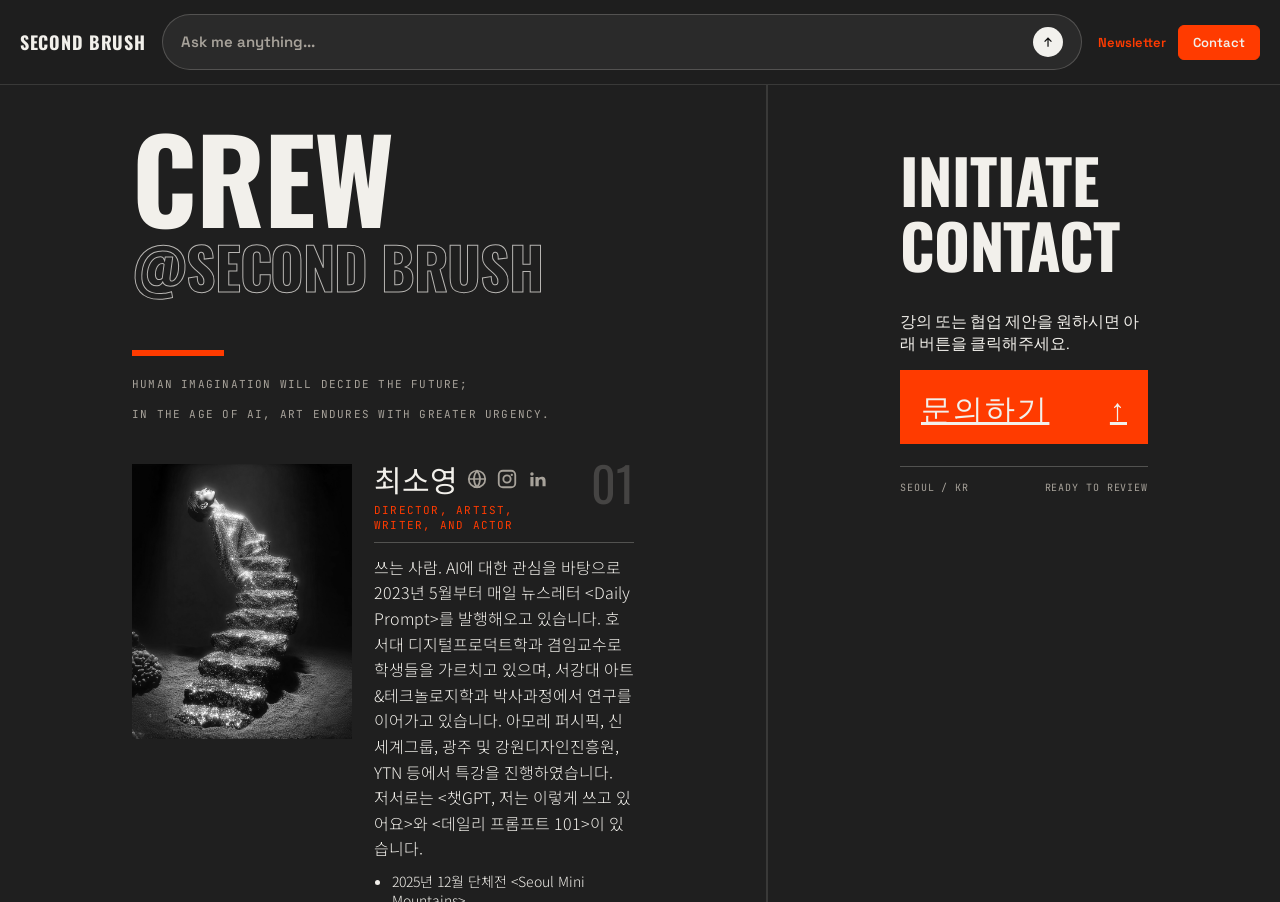
==== commit ba9a727c: "Add Newsletter text link to header nav Plain text link to blog.secondbrush.co.kr, placed left of Con" ====
--- a/contact/index.html
+++ b/contact/index.html
@@ -43,6 +43,7 @@
       </a>
 
       <nav class="header-actions" aria-label="Primary links">
+        <a href="https://blog.secondbrush.co.kr/" class="nav-link" target="_blank" rel="noopener noreferrer" data-track-event="cta_click" data-track-label="header_newsletter">Newsletter</a>
         <a href="/contact/" class="contact-link is-active" data-track-event="cta_click" data-track-label="header_contact">Contact</a>
       </nav>
     </header>
--- a/src/style.css
+++ b/src/style.css
@@ -833,6 +833,23 @@
   }
 }
 
+.nav-link {
+  color: var(--color-primary);
+  text-decoration: none;
+  font-family: "Space Grotesk", sans-serif;
+  font-weight: 600;
+  font-size: 13px;
+  line-height: 1;
+  padding: 10px 0;
+  transition: opacity 140ms ease;
+}
+
+.nav-link:hover,
+.nav-link:focus-visible {
+  opacity: 0.6;
+  outline: none;
+}
+
 .contact-link {
   color: var(--color-inverse);
   text-decoration: none;
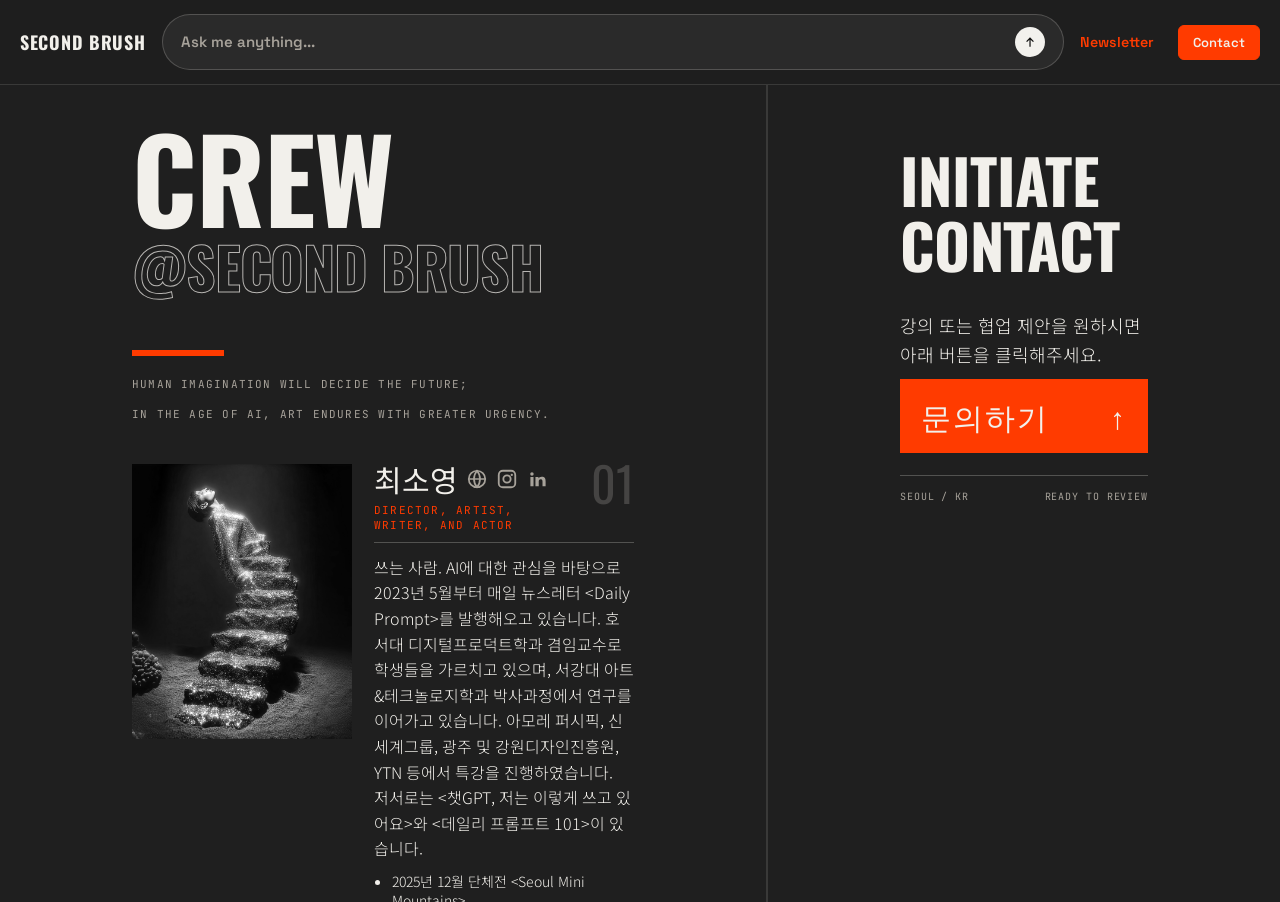
==== commit 3837383d: "fix: 최소영 LinkedIn 프로필 링크 수정" ====
--- a/contact/index.html
+++ b/contact/index.html
@@ -80,7 +80,7 @@
                       <a href="https://www.instagram.com/dailyprompt_/" target="_blank" rel="noreferrer noopener" aria-label="최소영 Instagram" data-track-event="cta_click" data-track-label="crew01_instagram" class="social-icon">
                         <svg viewBox="0 0 24 24" aria-hidden="true"><path d="M7.5 2h9A5.5 5.5 0 0 1 22 7.5v9a5.5 5.5 0 0 1-5.5 5.5h-9A5.5 5.5 0 0 1 2 16.5v-9A5.5 5.5 0 0 1 7.5 2Zm0 2A3.5 3.5 0 0 0 4 7.5v9A3.5 3.5 0 0 0 7.5 20h9a3.5 3.5 0 0 0 3.5-3.5v-9A3.5 3.5 0 0 0 16.5 4h-9Zm4.5 3a5 5 0 1 1 0 10 5 5 0 0 1 0-10Zm0 2a3 3 0 1 0 0 6 3 3 0 0 0 0-6Zm5.25-2.75a1.25 1.25 0 1 1 0 2.5 1.25 1.25 0 0 1 0-2.5Z"/></svg>
                       </a>
-                      <a href="https://www.linkedin.com/feed/" target="_blank" rel="noreferrer noopener" aria-label="최소영 LinkedIn" data-track-event="cta_click" data-track-label="crew01_linkedin" class="social-icon">
+                      <a href="https://www.linkedin.com/in/syarancha/" target="_blank" rel="noreferrer noopener" aria-label="최소영 LinkedIn" data-track-event="cta_click" data-track-label="crew01_linkedin" class="social-icon">
                         <svg viewBox="0 0 24 24" aria-hidden="true"><path d="M6.5 8.4A1.9 1.9 0 1 1 6.5 4.6a1.9 1.9 0 0 1 0 3.8ZM4.8 9.9h3.4V20H4.8V9.9Zm5.5 0h3.3v1.4h.1c.5-.9 1.6-1.7 3.4-1.7 3.6 0 4.3 2.2 4.3 5.2V20H18v-4.7c0-1.3 0-3-1.9-3s-2.2 1.4-2.2 2.9V20h-3.6V9.9Z"/></svg>
                       </a>
                     </div>
--- a/src/style.css
+++ b/src/style.css
@@ -487,7 +487,7 @@
 .header-actions {
   display: flex;
   align-items: center;
-  gap: 12px;
+  gap: 24px;
 }
 
 .icon-btn {
@@ -838,7 +838,7 @@
   text-decoration: none;
   font-family: "Space Grotesk", sans-serif;
   font-weight: 600;
-  font-size: 13px;
+  font-size: 14.3px;
   line-height: 1;
   padding: 10px 0;
   transition: opacity 140ms ease;
@@ -1453,6 +1453,15 @@
   color: var(--color-inverse);
 }
 
+.contact-page .contact-guide {
+  margin: 0 0 10px;
+  font-size: 18px;
+  line-height: 1.6;
+  font-family: "Noto Sans KR", sans-serif;
+  font-weight: 300;
+  color: var(--color-ink);
+}
+
 .contact-page .contact-panel {
   max-width: 540px;
 }
@@ -1492,6 +1501,7 @@
 }
 
 .contact-page .contact-submit {
+  text-decoration: none;
   margin-top: 8px;
   height: 74px;
   border: 1px solid var(--color-primary);
